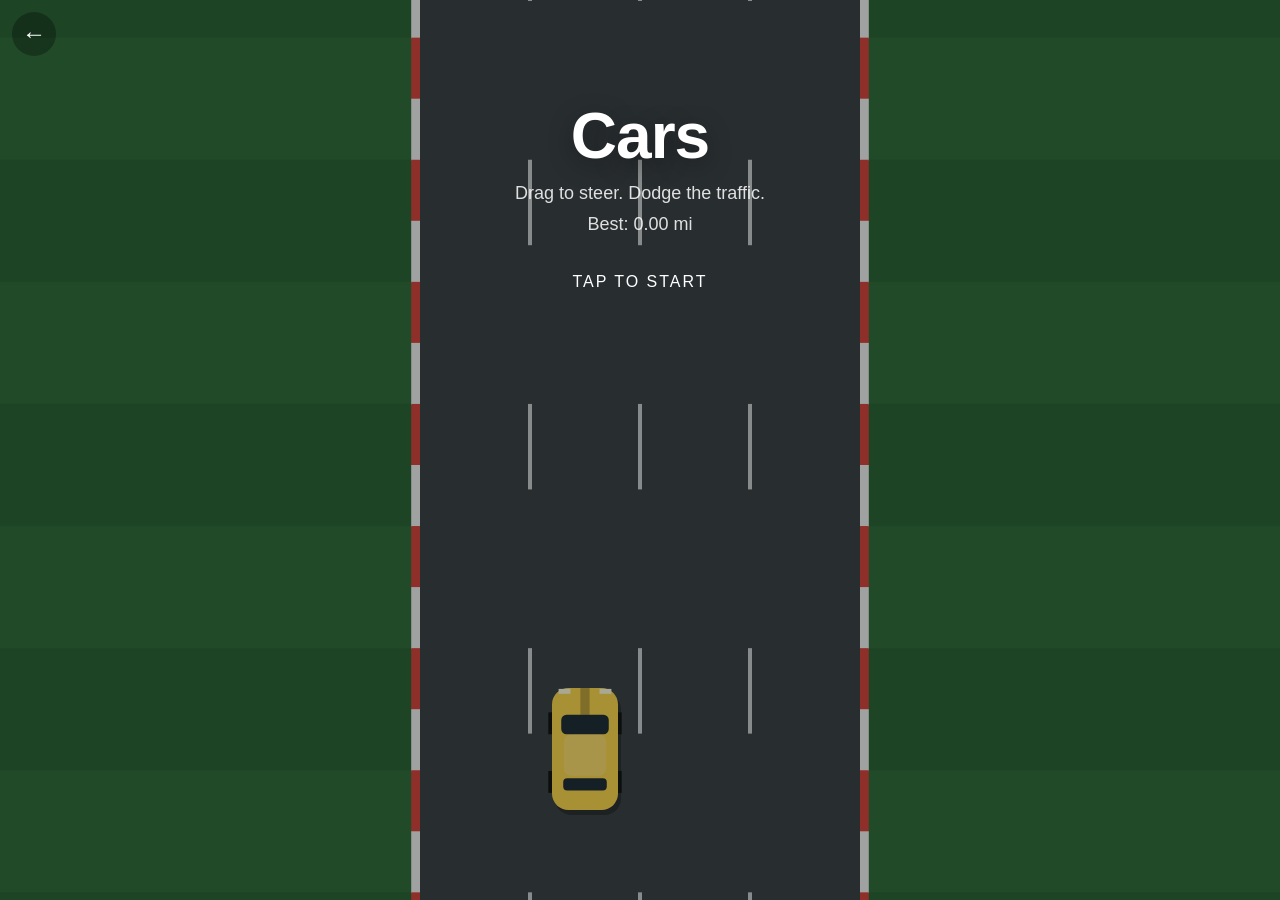
==== cars/index.html @ 9c013b0d "Add Cars, a traffic-dodging driving game Drag (or arrow keys) to steer between lanes. You start at 6" ====
<!doctype html>
<html lang="en">
<head>
  <meta charset="utf-8">
  <meta name="viewport" content="width=device-width, initial-scale=1, maximum-scale=1, user-scalable=no, viewport-fit=cover">
  <title>Cars</title>
  <meta name="description" content="Dodge traffic and see how far you can drive.">
  <meta name="theme-color" content="#2f6b3a">
  <meta name="apple-mobile-web-app-capable" content="yes">
  <meta name="mobile-web-app-capable" content="yes">
  <meta name="apple-mobile-web-app-status-bar-style" content="black-translucent">
  <meta name="apple-mobile-web-app-title" content="67 Arcade">
  <link rel="manifest" href="../manifest.json">
  <link rel="icon" type="image/png" sizes="192x192" href="../icons/icon-192.png">
  <link rel="apple-touch-icon" href="../icons/apple-touch-icon.png">
  <link rel="stylesheet" href="style.css">
</head>
<body>
  <canvas id="game"></canvas>

  <a id="home" href="../" aria-label="Back to games">&#8592;</a>

  <div id="hud" class="hidden">
    <div id="miles">0.00<small> mi</small></div>
    <div id="speed">60 mph</div>
  </div>

  <div id="menu" class="overlay">
    <h1>Cars</h1>
    <p class="tag">Drag to steer. Dodge the traffic.</p>
    <p class="best">Best: <span id="menu-best">0.00</span> mi</p>
    <p class="hint pulse">Tap to start</p>
  </div>

  <div id="over" class="overlay hidden">
    <div class="card">
      <p class="label">You drove</p>
      <p class="big"><span id="final">0.00</span><small> mi</small></p>
      <p id="new-best" class="hidden">New best!</p>
      <p class="best">Best: <span id="over-best">0.00</span> mi</p>
      <p id="top-speed" class="best"></p>
      <p id="rank" class="rank"></p>
      <p class="hint pulse">Tap to retry</p>
    </div>
  </div>

  <script src="game.js"></script>
  <script>
    if ('serviceWorker' in navigator) {
      window.addEventListener('load', () => navigator.serviceWorker.register('../sw.js', { scope: '../' }));
    }
  </script>
</body>
</html>
---- cars/style.css ----
* { box-sizing: border-box; margin: 0; padding: 0; }

html, body {
  height: 100%;
  overflow: hidden;
  background: #2f6b3a;
  color: #fff;
  font-family: -apple-system, BlinkMacSystemFont, "Segoe UI", Roboto, sans-serif;
  -webkit-user-select: none;
  user-select: none;
  -webkit-touch-callout: none;
  -webkit-tap-highlight-color: transparent;
  touch-action: none;
  overscroll-behavior: none;
}

canvas {
  position: fixed;
  inset: 0;
  width: 100%;
  height: 100%;
  display: block;
}

#hud {
  position: fixed;
  top: calc(env(safe-area-inset-top) + 28px);
  left: 0;
  right: 0;
  text-align: center;
  pointer-events: none;
}

#miles {
  font-size: 56px;
  font-weight: 900;
  font-variant-numeric: tabular-nums;
  text-shadow: 0 4px 16px rgba(0, 0, 0, 0.45);
}

#miles small, .big small { font-size: 0.4em; font-weight: 800; opacity: 0.8; }

#speed {
  margin-top: 2px;
  font-size: 18px;
  font-weight: 800;
  letter-spacing: 2px;
  color: #ffd84d;
  font-variant-numeric: tabular-nums;
  text-shadow: 0 2px 8px rgba(0, 0, 0, 0.5);
}

.overlay {
  position: fixed;
  inset: 0;
  display: flex;
  flex-direction: column;
  align-items: center;
  justify-content: flex-start;
  gap: 10px;
  padding: calc(env(safe-area-inset-top) + 11vh) 16px 0;
  text-align: center;
  pointer-events: none;
  background: rgba(8, 14, 10, 0.35);
  transition: opacity 0.25s;
}

#home {
  position: fixed;
  top: calc(env(safe-area-inset-top) + 12px);
  left: 12px;
  z-index: 10;
  width: 44px;
  height: 44px;
  display: flex;
  align-items: center;
  justify-content: center;
  border-radius: 50%;
  background: rgba(0, 0, 0, 0.3);
  color: #fff;
  font-size: 24px;
  text-decoration: none;
}

.hidden { display: none !important; }

.card {
  display: flex;
  flex-direction: column;
  align-items: center;
  gap: 8px;
  width: 100%;
  max-width: 340px;
  padding: 24px 20px;
  border-radius: 20px;
  background: rgba(8, 14, 10, 0.55);
  -webkit-backdrop-filter: blur(8px);
  backdrop-filter: blur(8px);
}

.card .hint { margin-top: 12px; }

h1 {
  font-size: 64px;
  font-weight: 900;
  letter-spacing: -1px;
  text-shadow: 0 6px 24px rgba(0, 0, 0, 0.35);
}

.tag { font-size: 18px; opacity: 0.85; }
.label { font-size: 16px; letter-spacing: 3px; text-transform: uppercase; opacity: 0.75; }
.big { font-size: 80px; font-weight: 900; line-height: 1; }
.best { font-size: 18px; opacity: 0.85; }
.rank { font-size: 16px; opacity: 0.9; max-width: 320px; }
#new-best { font-size: 20px; font-weight: 800; color: #ffd84d; }
.hint { margin-top: 28px; font-size: 16px; letter-spacing: 2px; text-transform: uppercase; }

.pulse { animation: pulse 1.4s ease-in-out infinite; }

@keyframes pulse {
  0%, 100% { opacity: 0.45; }
  50% { opacity: 1; }
}
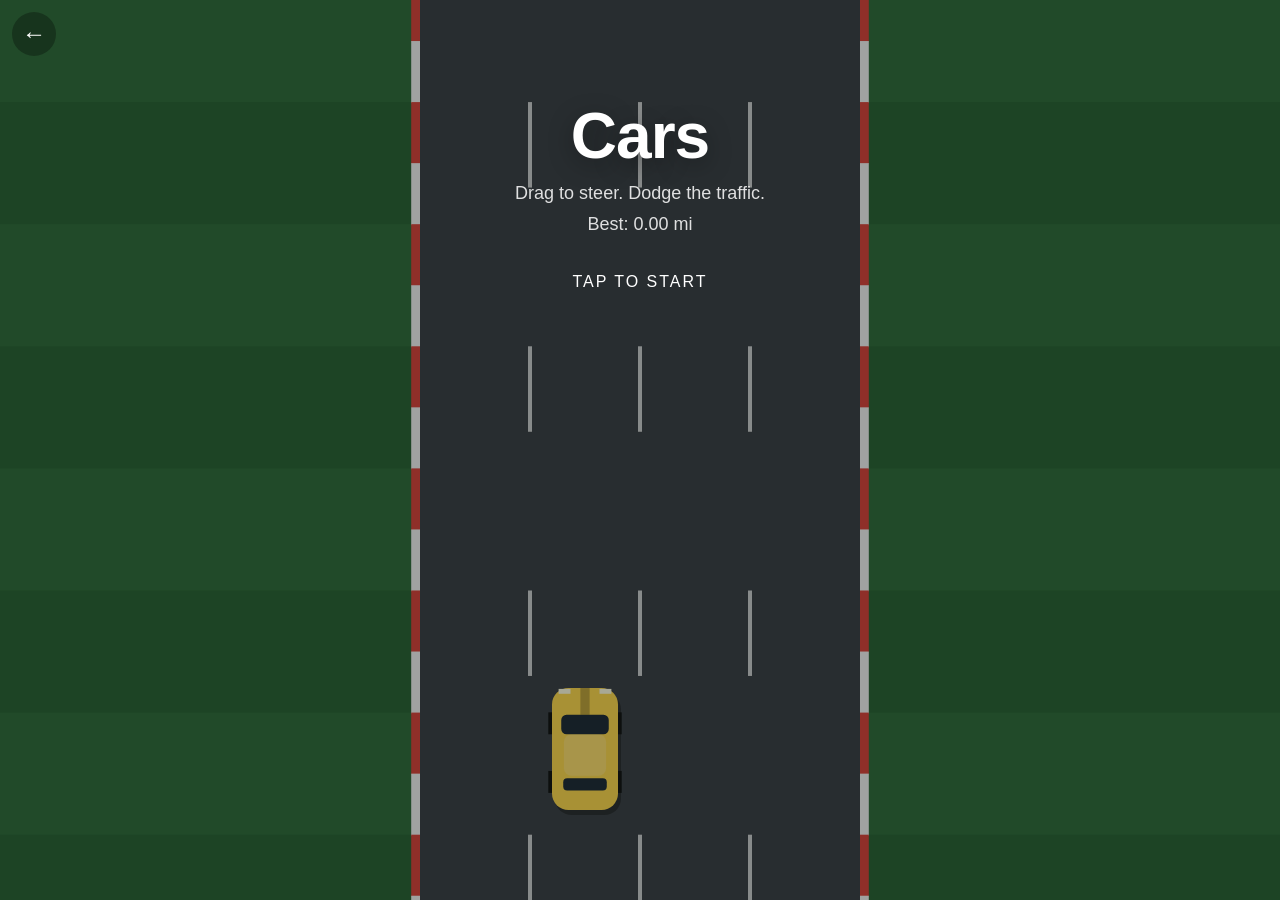
==== commit 5673d5fe: "Make app updates show up right away on phones The service worker now asks the server for fresh files" ====
--- a/cars/index.html
+++ b/cars/index.html
@@ -47,7 +47,15 @@
   <script src="game.js"></script>
   <script>
     if ('serviceWorker' in navigator) {
+      const hadController = !!navigator.serviceWorker.controller;
       window.addEventListener('load', () => navigator.serviceWorker.register('../sw.js', { scope: '../' }));
+      // When an update takes over, reload once so the new version shows up.
+      let reloaded = false;
+      navigator.serviceWorker.addEventListener('controllerchange', () => {
+        if (reloaded || !hadController) return;
+        reloaded = true;
+        location.reload();
+      });
     }
   </script>
 </body>
